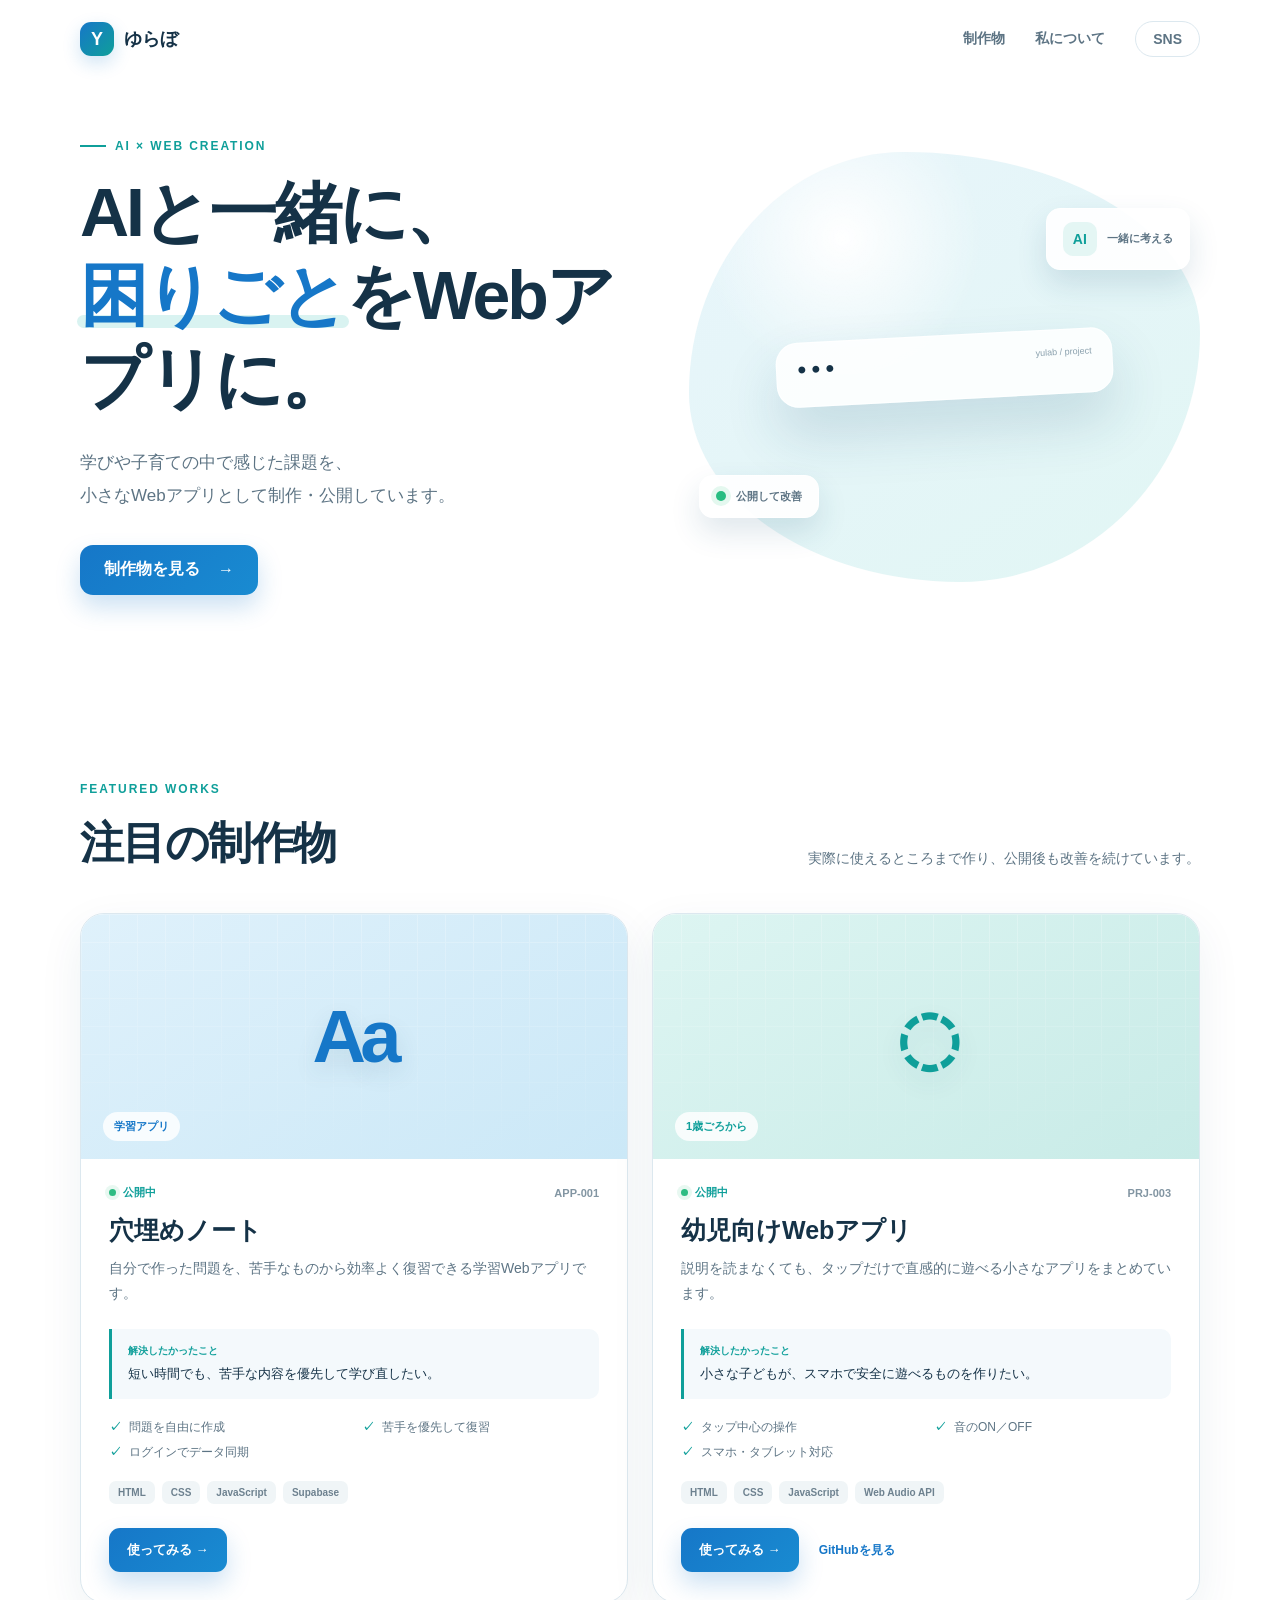
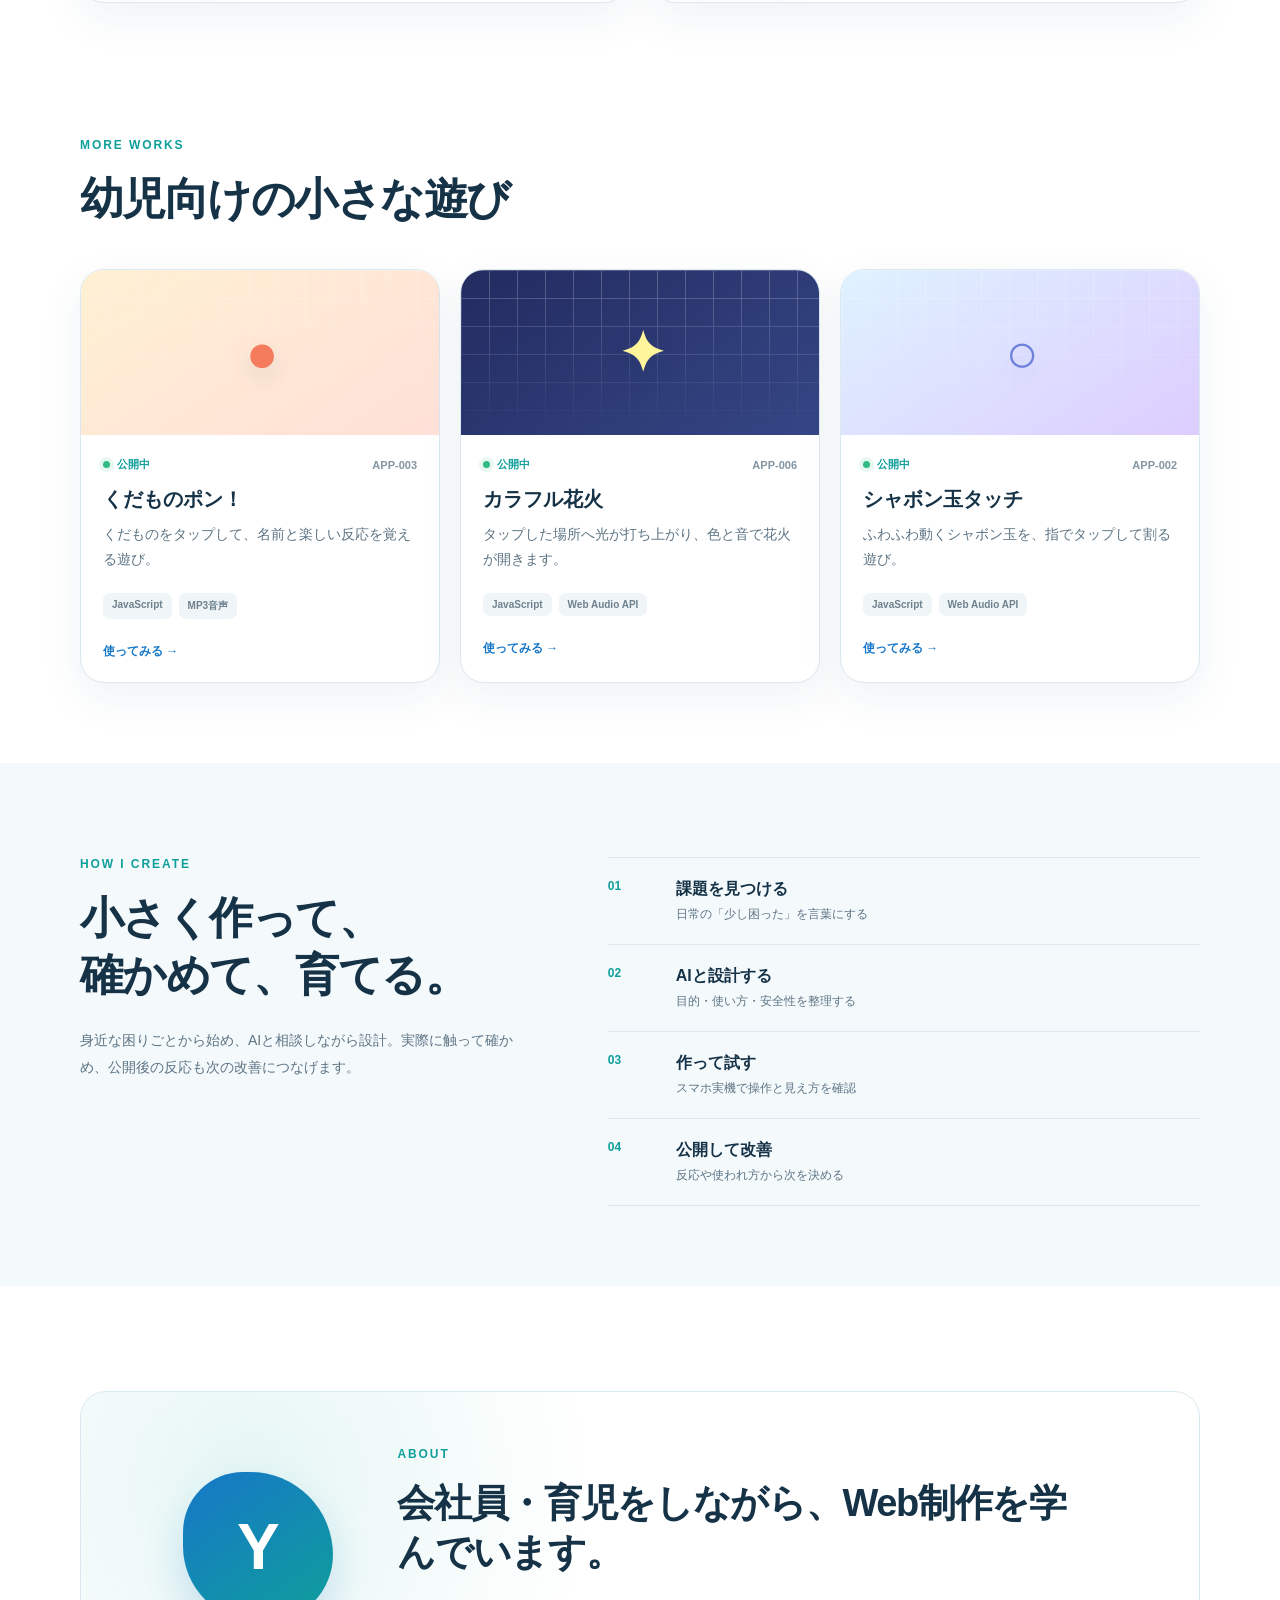
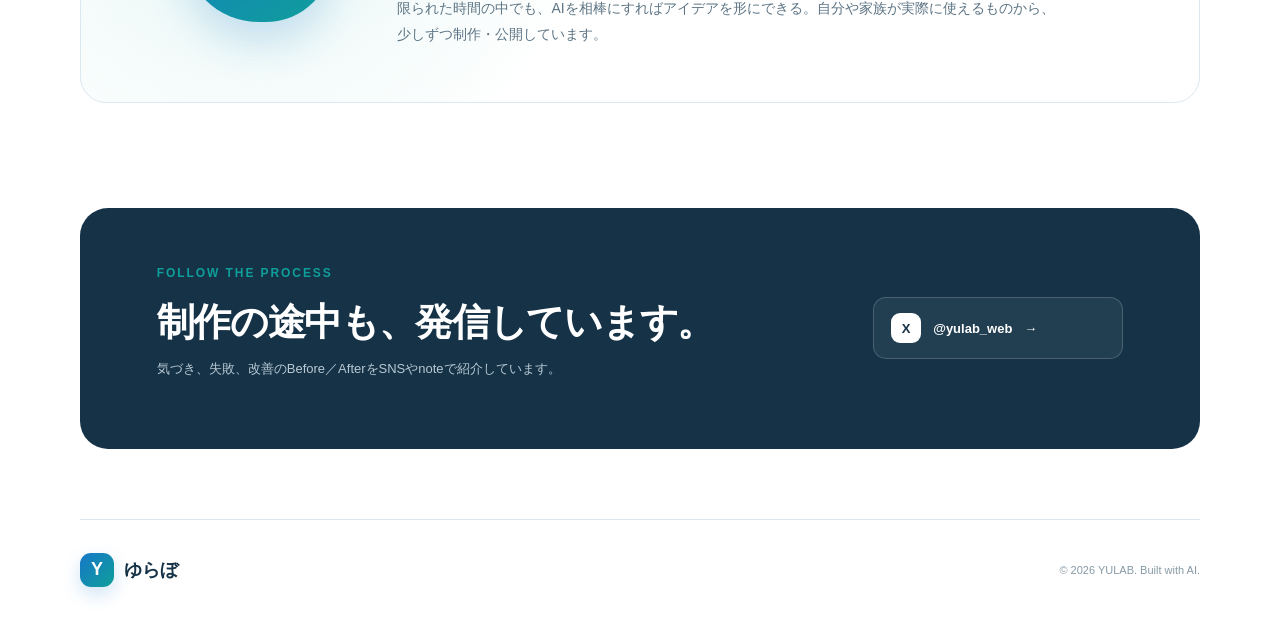
==== index.html @ dd9e9347 "Build initial PRJ-004 portfolio" ====
<!doctype html>
<html lang="ja">
<head>
  <meta charset="UTF-8">
  <meta name="viewport" content="width=device-width, initial-scale=1.0">
  <meta name="description" content="AIと一緒に、学びや子育ての困りごとをWebアプリとして制作・公開しています。">
  <meta property="og:title" content="ゆらぼ｜制作ポートフォリオ">
  <meta property="og:description" content="AIと一緒に、困りごとをWebアプリに。">
  <meta property="og:type" content="website">
  <meta property="og:image" content="/assets/og.png">
  <meta name="twitter:card" content="summary_large_image">
  <title>ゆらぼ｜制作ポートフォリオ</title>
  <link rel="stylesheet" href="css/style.css">
  <script src="js/projects.js" defer></script>
  <script src="js/main.js" defer></script>
</head>
<body>
  <header class="site-header">
    <a class="brand" href="#top" aria-label="ゆらぼ トップへ"><b>Y</b><span>ゆらぼ</span></a>
    <nav aria-label="メインナビゲーション"><a href="#works">制作物</a><a href="#about">私について</a><a class="nav-pill" href="#social">SNS</a></nav>
  </header>

  <main>
    <section class="hero" id="top">
      <div>
        <p class="eyebrow"><i></i>AI × WEB CREATION</p>
        <h1>AIと一緒に、<br><em>困りごと</em>をWebアプリに。</h1>
        <p class="lead">学びや子育ての中で感じた課題を、<br class="wide">小さなWebアプリとして制作・公開しています。</p>
        <a class="button" href="#works">制作物を見る <span aria-hidden="true">→</span></a>
      </div>
      <div class="hero-art" aria-label="AIと一緒に設計し、公開して改善する制作イメージ">
        <div class="code-card"><span>● ● ●</span><small>yulab / project</small><i></i><i></i><i></i><i></i></div>
        <div class="float ai"><b>AI</b><span>一緒に考える</span></div>
        <div class="float live"><i></i><span>公開して改善</span></div>
      </div>
    </section>

    <section class="section" id="works">
      <div class="heading"><div><p class="eyebrow">FEATURED WORKS</p><h2>注目の制作物</h2></div><p>実際に使えるところまで作り、公開後も改善を続けています。</p></div>
      <div class="featured-grid" id="featured-projects"></div>
    </section>

    <section class="section more">
      <div class="heading"><div><p class="eyebrow">MORE WORKS</p><h2>幼児向けの小さな遊び</h2></div></div>
      <div class="more-grid" id="more-projects"></div>
    </section>

    <section class="process">
      <div class="section process-inner">
        <div><p class="eyebrow">HOW I CREATE</p><h2>小さく作って、<br>確かめて、育てる。</h2><p class="muted">身近な困りごとから始め、AIと相談しながら設計。実際に触って確かめ、公開後の反応も次の改善につなげます。</p></div>
        <ol>
          <li><span>01</span><div><h3>課題を見つける</h3><p>日常の「少し困った」を言葉にする</p></div></li>
          <li><span>02</span><div><h3>AIと設計する</h3><p>目的・使い方・安全性を整理する</p></div></li>
          <li><span>03</span><div><h3>作って試す</h3><p>スマホ実機で操作と見え方を確認</p></div></li>
          <li><span>04</span><div><h3>公開して改善</h3><p>反応や使われ方から次を決める</p></div></li>
        </ol>
      </div>
    </section>

    <section class="section about" id="about">
      <div class="avatar">Y</div><div><p class="eyebrow">ABOUT</p><h2>会社員・育児をしながら、Web制作を学んでいます。</h2><p class="muted">限られた時間の中でも、AIを相棒にすればアイデアを形にできる。自分や家族が実際に使えるものから、少しずつ制作・公開しています。</p></div>
    </section>

    <section class="social" id="social">
      <div><p class="eyebrow">FOLLOW THE PROCESS</p><h2>制作の途中も、発信しています。</h2><p>気づき、失敗、改善のBefore／AfterをSNSやnoteで紹介しています。</p></div>
      <a href="https://x.com/yulab_web" target="_blank" rel="noopener noreferrer"><b>X</b><span>@yulab_web</span><span>→</span></a>
    </section>
  </main>

  <footer><a class="brand" href="#top"><b>Y</b><span>ゆらぼ</span></a><p>© 2026 YULAB. Built with AI.</p></footer>
</body>
</html>
---- css/style.css ----
:root{--ink:#153247;--muted:#5d7484;--blue:#1677c8;--teal:#0f9f9a;--pale:#f4f9fc;--line:#dce8ef;--white:#fff}
*{box-sizing:border-box}html{scroll-behavior:smooth}body{margin:0;background:#fff;color:var(--ink);font-family:-apple-system,BlinkMacSystemFont,"Hiragino Kaku Gothic ProN","Yu Gothic","Noto Sans JP",sans-serif;-webkit-font-smoothing:antialiased}a{color:inherit;text-decoration:none}a:focus-visible{outline:3px solid #61c9c4;outline-offset:4px}
.site-header,.hero,.section,footer{width:min(1120px,calc(100% - 40px));margin-inline:auto}.site-header{height:78px;display:flex;align-items:center;justify-content:space-between}.brand{display:flex;align-items:center;gap:10px;font-size:18px;font-weight:800}.brand b{width:34px;height:34px;display:grid;place-items:center;border-radius:11px;color:#fff;background:linear-gradient(135deg,var(--blue),var(--teal));box-shadow:0 7px 18px #1677c833}nav{display:flex;align-items:center;gap:30px;color:var(--muted);font-size:14px;font-weight:700}.nav-pill{padding:9px 17px;border:1px solid var(--line);border-radius:999px}
.hero{min-height:610px;display:grid;grid-template-columns:1.05fr .95fr;align-items:center;gap:44px;padding:54px 0 86px}.eyebrow{display:flex;align-items:center;gap:9px;margin:0 0 18px;color:var(--teal);font-size:12px;font-weight:850;letter-spacing:.16em}.eyebrow i{width:26px;height:2px;background:var(--teal)}.hero h1{margin:0;font-size:clamp(42px,5.4vw,68px);line-height:1.22;letter-spacing:-.045em}.hero h1 em{position:relative;color:var(--blue);font-style:normal}.hero h1 em:after{content:"";position:absolute;z-index:-1;left:-3px;right:-3px;bottom:5px;height:13px;border-radius:8px;background:#d9f3f1}.lead{margin:26px 0 32px;color:var(--muted);font-size:17px;line-height:1.95}
.button{min-height:50px;display:inline-flex;align-items:center;justify-content:center;gap:18px;padding:0 24px;border-radius:13px;background:linear-gradient(135deg,var(--blue),#198bd1);color:#fff;font-weight:800;box-shadow:0 12px 25px #1677c838;transition:.18s}.button:hover{transform:translateY(-2px)}svg{width:18px;fill:none;stroke:currentColor;stroke-linecap:round;stroke-linejoin:round;stroke-width:1.7}
.hero-art{position:relative;min-height:430px;display:grid;place-items:center;border-radius:42% 58% 47% 53%/56% 42% 58% 44%;background:radial-gradient(circle at 30% 20%,#fff,transparent 28%),linear-gradient(145deg,#e8f5fb,#e1f6f4)}.code-card{position:relative;z-index:2;width:66%;padding:17px 20px 28px;border:1px solid #ffffffcc;border-radius:22px;background:#ffffffd9;box-shadow:0 28px 55px #19527529;transform:rotate(-3deg)}.dots{color:#cbd9e1;font-size:8px;letter-spacing:4px}.code-card small{float:right;color:#8aa0ad;font-size:9px}.code{padding-top:16px}.code i{display:block;width:83%;height:9px;margin:13px 0;border-radius:20px;background:#dfeaf0}.code i:nth-child(2){width:66%;margin-left:12%;background:#9bddd9}.code i:nth-child(4){width:46%;margin-left:28%;background:#a8d4ed}.float{position:absolute;z-index:3;display:flex;align-items:center;gap:10px;padding:13px 16px;border:1px solid #fff;border-radius:14px;background:#fffffff0;box-shadow:0 14px 30px #19527524;color:var(--muted);font-size:11px;font-weight:700}.float b{width:34px;height:34px;display:grid;place-items:center;border-radius:10px;background:#e4f6f4;color:var(--teal);font-size:14px}.float>i{width:10px;height:10px;border-radius:50%;background:#27bd81;box-shadow:0 0 0 5px #e4f8ef}.float.ai{top:13%;right:2%}.float.live{bottom:15%;left:2%}
.section{padding:94px 0 80px}.heading{display:flex;align-items:end;justify-content:space-between;gap:30px;margin-bottom:42px}.heading h2,.process h2,.about h2,.social h2{margin:0;font-size:clamp(30px,4vw,44px);line-height:1.3;letter-spacing:-.035em}.heading>p{max-width:400px;margin:0;color:var(--muted);font-size:14px;line-height:1.8}.featured-grid{display:grid;grid-template-columns:repeat(2,1fr);gap:24px}.work-card,.mini-card{overflow:hidden;border:1px solid var(--line);border-radius:24px;background:#fff;box-shadow:0 15px 45px #214c6612}
.visual{position:relative;min-height:245px;display:grid;place-items:center;overflow:hidden}.visual .grid{position:absolute;inset:0;opacity:.24;background-image:linear-gradient(#fff 1px,transparent 1px),linear-gradient(90deg,#fff 1px,transparent 1px);background-size:28px 28px;mask-image:linear-gradient(#000,transparent)}.visual strong{position:relative;font-size:74px;font-weight:800;letter-spacing:-.08em;text-shadow:0 10px 25px #1c49641f}.visual small{position:absolute;left:22px;bottom:18px;padding:7px 11px;border-radius:999px;background:#ffffffd4;font-size:11px;font-weight:800}.notes{background:linear-gradient(145deg,#dff1fb,#cbe8f7);color:var(--blue)}.kids{background:linear-gradient(145deg,#ddf5f2,#c8ebe7);color:var(--teal)}.fruit{background:linear-gradient(145deg,#fff0d3,#ffe0d8);color:#f47c5d}.fireworks{background:linear-gradient(145deg,#232b60,#354685);color:#fff59b}.bubbles{background:linear-gradient(145deg,#dff2ff,#dccdff);color:#6d81dc}
.work-body{padding:26px 28px 30px}.meta{display:flex;align-items:center;justify-content:space-between;color:#8295a2;font-size:11px;font-weight:750}.status{display:flex;align-items:center;gap:7px;color:var(--teal)}.status:before{content:"";width:7px;height:7px;border-radius:50%;background:#2ebc83;box-shadow:0 0 0 4px #e8f8f1}.work-body h3,.mini-body h3{margin:14px 0 9px;font-size:25px}.work-body>p,.mini-body>p,.muted{margin:0;color:var(--muted);font-size:14px;line-height:1.8}.work-body aside{display:block;margin-top:22px;padding:15px 16px;border-left:3px solid var(--teal);border-radius:0 10px 10px 0;background:var(--pale)}aside b{display:block;color:var(--teal);font-size:10px}aside span{display:block;margin-top:5px;font-size:13px;line-height:1.65}.work-body ul{display:grid;grid-template-columns:1fr 1fr;gap:8px 16px;margin:20px 0 0;padding:0;list-style:none}.work-body li{color:var(--muted);font-size:12px}.work-body li:before{content:"✓";margin-right:8px;color:var(--teal);font-weight:900}
.tags{display:flex;flex-wrap:wrap;gap:7px;margin-top:20px}.tags span{padding:6px 9px;border-radius:7px;background:#f0f5f7;color:#6d818f;font-size:10px;font-weight:750}.actions{display:flex;align-items:center;gap:20px;margin-top:24px}.button.small{min-height:44px;padding:0 18px;gap:10px;border-radius:11px;font-size:13px}.text-link,.arrow-link{color:var(--blue);font-size:12px;font-weight:800}
.more{padding-top:55px}.more-grid{display:grid;grid-template-columns:repeat(3,1fr);gap:20px}.mini{min-height:165px}.mini strong{font-size:55px}.mini-body{padding:22px}.mini-body h3{font-size:20px}.arrow-link{display:inline-flex;align-items:center;gap:6px;margin-top:24px}
.process{background:var(--pale)}.process-inner{display:grid;grid-template-columns:.85fr 1.15fr;gap:90px}.process .muted{margin-top:24px;line-height:1.9}.process ol{margin:0;padding:0;list-style:none;border-top:1px solid var(--line)}.process li{display:grid;grid-template-columns:54px 1fr;gap:14px;padding:21px 0;border-bottom:1px solid var(--line)}.process li>span{color:var(--teal);font-size:12px;font-weight:850}.process h3{margin:0 0 6px;font-size:16px}.process li p{margin:0;color:var(--muted);font-size:12px}
.about{display:grid;grid-template-columns:160px 1fr;align-items:center;gap:54px;margin-block:105px;padding:55px 8%;border:1px solid var(--line);border-radius:26px;background:radial-gradient(circle at 15% 30%,#e5f6f4,transparent 35%),#fff}.avatar{width:150px;aspect-ratio:1;display:grid;place-items:center;border-radius:42% 58% 47% 53%;background:linear-gradient(145deg,var(--blue),var(--teal));color:#fff;font-size:64px;font-weight:900;box-shadow:0 20px 40px #1677c833}.about h2{font-size:clamp(26px,3.5vw,38px)}.about .muted{margin-top:19px;max-width:670px}
.social{width:min(1120px,calc(100% - 40px));margin:0 auto 70px;display:flex;align-items:center;justify-content:space-between;gap:40px;padding:58px 6%;border-radius:28px;background:var(--ink);color:#fff}.social h2{font-size:clamp(27px,3vw,38px)}.social p:last-child{color:#b9c9d3;font-size:13px}.social>a{display:flex;align-items:center;gap:12px;min-width:250px;padding:15px 17px;border:1px solid #ffffff2e;border-radius:13px;background:#ffffff0f;font-size:13px;font-weight:750}.social>a b{width:30px;height:30px;display:grid;place-items:center;border-radius:9px;background:#fff;color:var(--ink)}.social>a svg{margin-left:auto}footer{min-height:100px;display:flex;align-items:center;justify-content:space-between;border-top:1px solid var(--line)}footer p{color:#879aa6;font-size:11px}
@media(max-width:820px){.hero{grid-template-columns:1fr}.featured-grid{grid-template-columns:1fr}.more-grid{grid-template-columns:repeat(2,1fr)}.process-inner{grid-template-columns:1fr;gap:50px}}
@media(max-width:600px){.site-header,.hero,.section,footer{width:calc(100% - 30px)}.site-header{height:68px}nav a:not(.nav-pill){display:none}.hero{min-height:auto;gap:40px;padding:48px 0 68px}.hero h1{font-size:clamp(37px,11.2vw,50px);line-height:1.3}.lead{font-size:15px}.wide{display:none}.hero-art{min-height:310px;border-radius:36px}.code-card{width:70%}.heading{display:block;margin-bottom:28px}.heading>p{margin-top:13px}.section{padding:70px 0 45px}.visual{min-height:205px}.work-body{padding:23px 20px 25px}.work-body ul{grid-template-columns:1fr}.more{padding-bottom:75px}.more-grid{grid-template-columns:1fr}.mini{min-height:175px}.process-inner{padding:74px 0}.about{grid-template-columns:1fr;gap:30px;margin-block:72px;padding:35px 25px}.avatar{width:92px;font-size:40px}.social{width:calc(100% - 30px);display:block;margin-bottom:45px;padding:38px 24px}.social>a{min-width:0;margin-top:28px}footer{min-height:120px;flex-direction:column;justify-content:center;gap:12px}}
@media(prefers-reduced-motion:reduce){html{scroll-behavior:auto}*,*:before,*:after{transition-duration:.01ms!important;animation-duration:.01ms!important}}
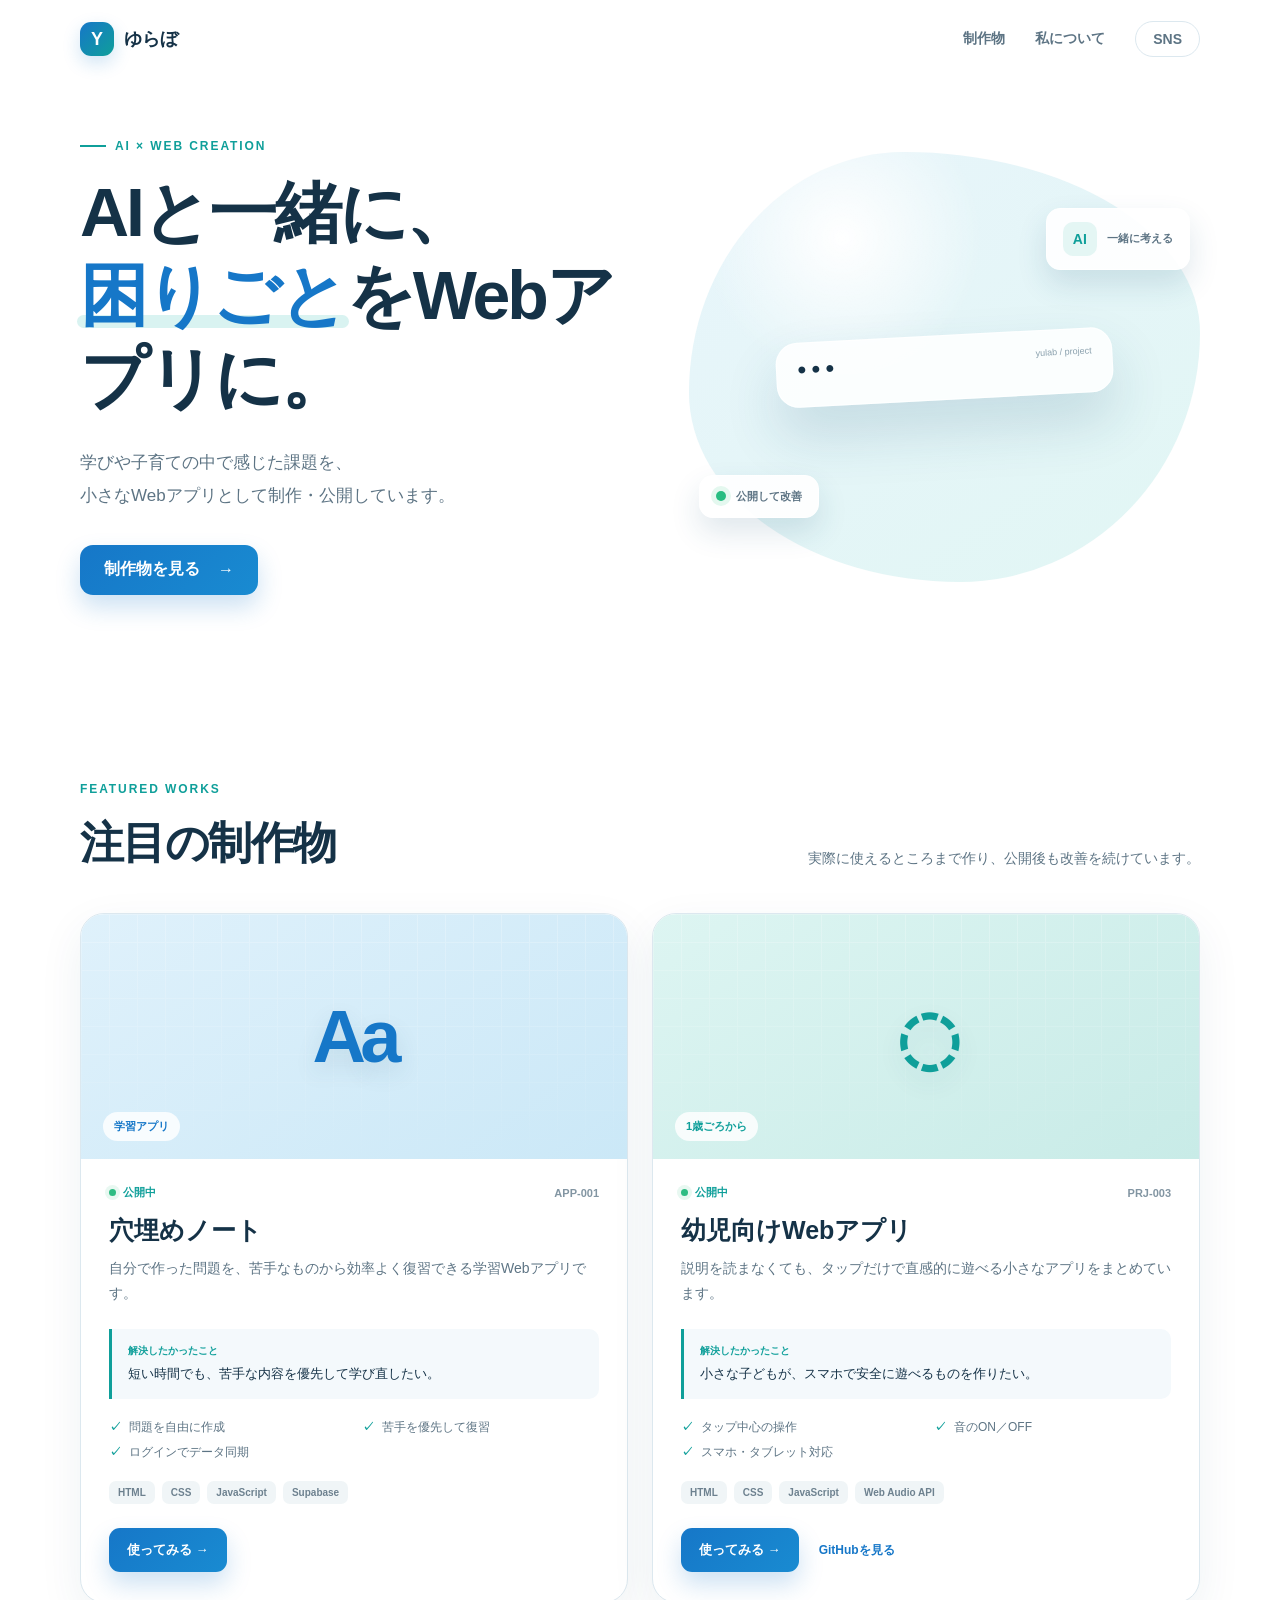
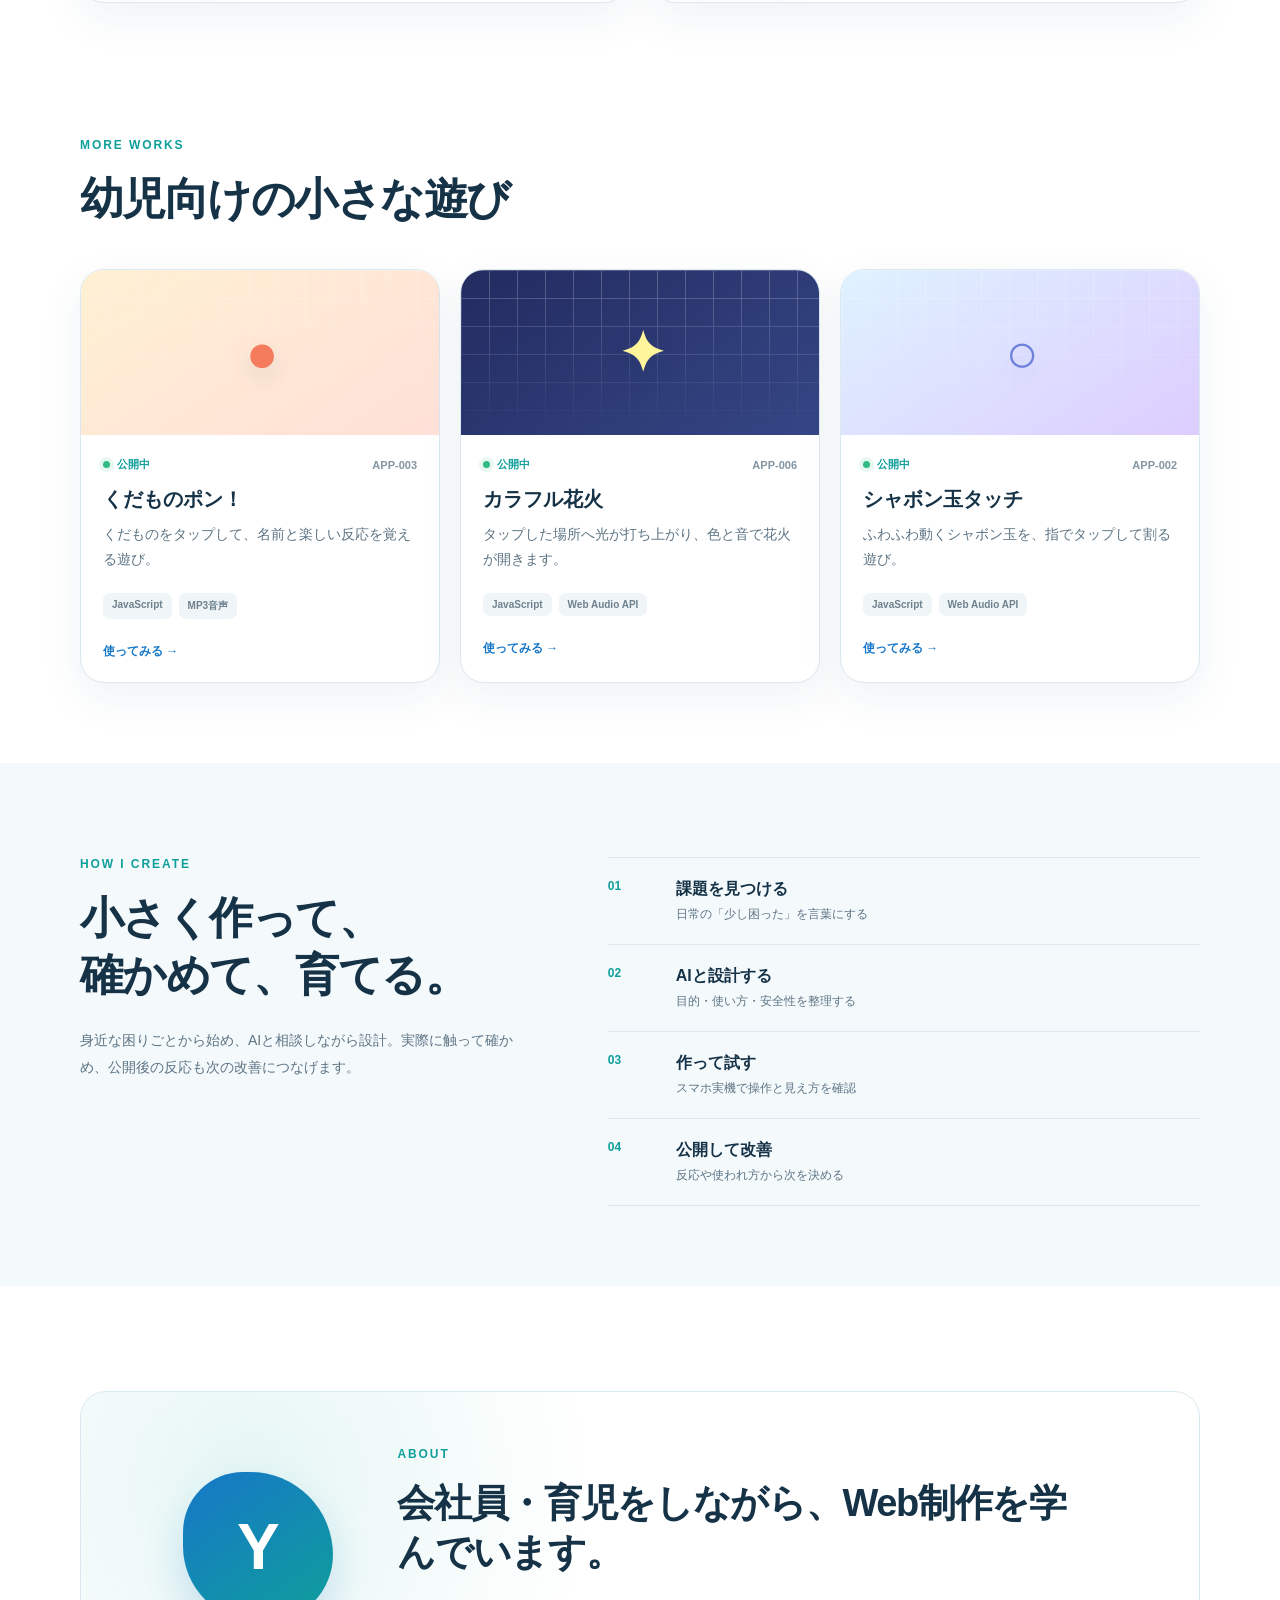
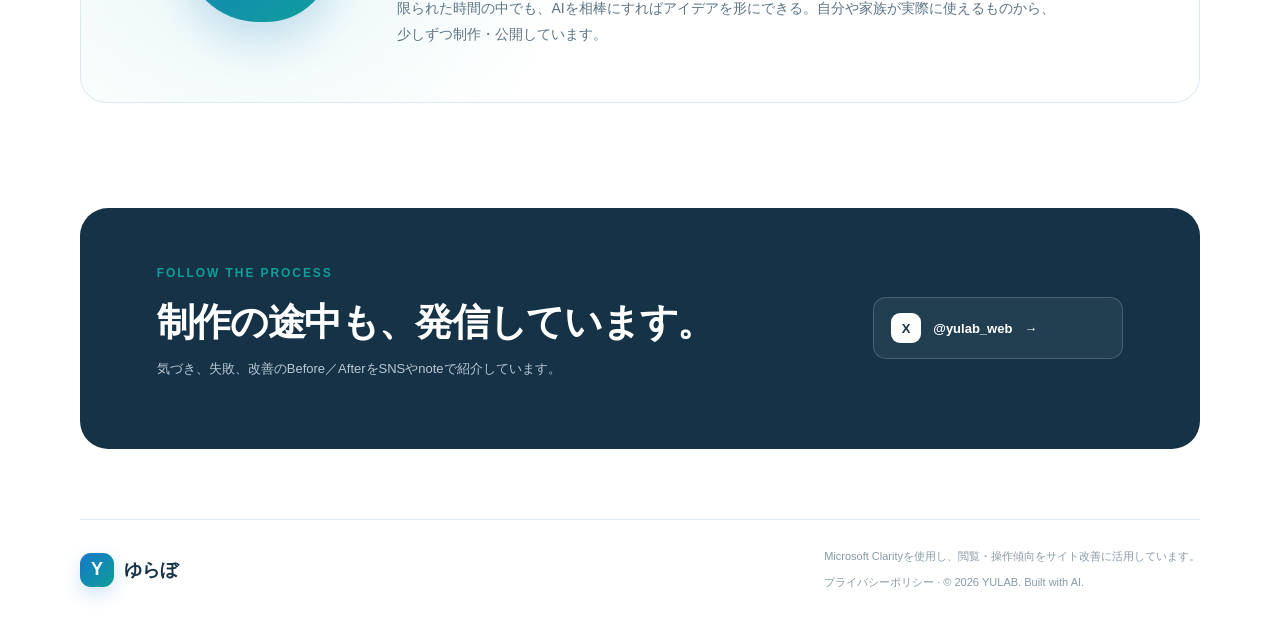
==== commit 0f5c7b48: "Enhance footer with additional info and links Updated footer to include additional information and p" ====
--- a/index.html
+++ b/index.html
@@ -11,8 +11,9 @@
   <meta name="twitter:card" content="summary_large_image">
   <title>ゆらぼ｜制作ポートフォリオ</title>
   <link rel="stylesheet" href="css/style.css">
+  <script src="js/clarity.js?v=20260829"></script>
   <script src="js/projects.js" defer></script>
-  <script src="js/main.js" defer></script>
+  <script src="js/main.js?v=20260829" defer></script>
 </head>
 <body>
   <header class="site-header">
@@ -26,7 +27,7 @@
         <p class="eyebrow"><i></i>AI × WEB CREATION</p>
         <h1>AIと一緒に、<br><em>困りごと</em>をWebアプリに。</h1>
         <p class="lead">学びや子育ての中で感じた課題を、<br class="wide">小さなWebアプリとして制作・公開しています。</p>
-        <a class="button" href="#works">制作物を見る <span aria-hidden="true">→</span></a>
+        <a class="button" href="#works" data-clarity-event="view_works">制作物を見る <span aria-hidden="true">→</span></a>
       </div>
       <div class="hero-art" aria-label="AIと一緒に設計し、公開して改善する制作イメージ">
         <div class="code-card"><span>● ● ●</span><small>yulab / project</small><i></i><i></i><i></i><i></i></div>
@@ -63,10 +64,16 @@
 
     <section class="social" id="social">
       <div><p class="eyebrow">FOLLOW THE PROCESS</p><h2>制作の途中も、発信しています。</h2><p>気づき、失敗、改善のBefore／AfterをSNSやnoteで紹介しています。</p></div>
-      <a href="https://x.com/yulab_web" target="_blank" rel="noopener noreferrer"><b>X</b><span>@yulab_web</span><span>→</span></a>
+      <a href="https://x.com/yulab_web" target="_blank" rel="noopener noreferrer" data-clarity-event="open_social_x"><b>X</b><span>@yulab_web</span><span>→</span></a>
     </section>
   </main>
 
-  <footer><a class="brand" href="#top"><b>Y</b><span>ゆらぼ</span></a><p>© 2026 YULAB. Built with AI.</p></footer>
+  <footer>
+    <a class="brand" href="#top"><b>Y</b><span>ゆらぼ</span></a>
+    <div class="footer-info">
+      <p>Microsoft Clarityを使用し、閲覧・操作傾向をサイト改善に活用しています。</p>
+      <p><a class="footer-link" href="privacy.html" data-clarity-event="open_privacy">プライバシーポリシー</a> <span aria-hidden="true">·</span> © 2026 YULAB. Built with AI.</p>
+    </div>
+  </footer>
 </body>
 </html>
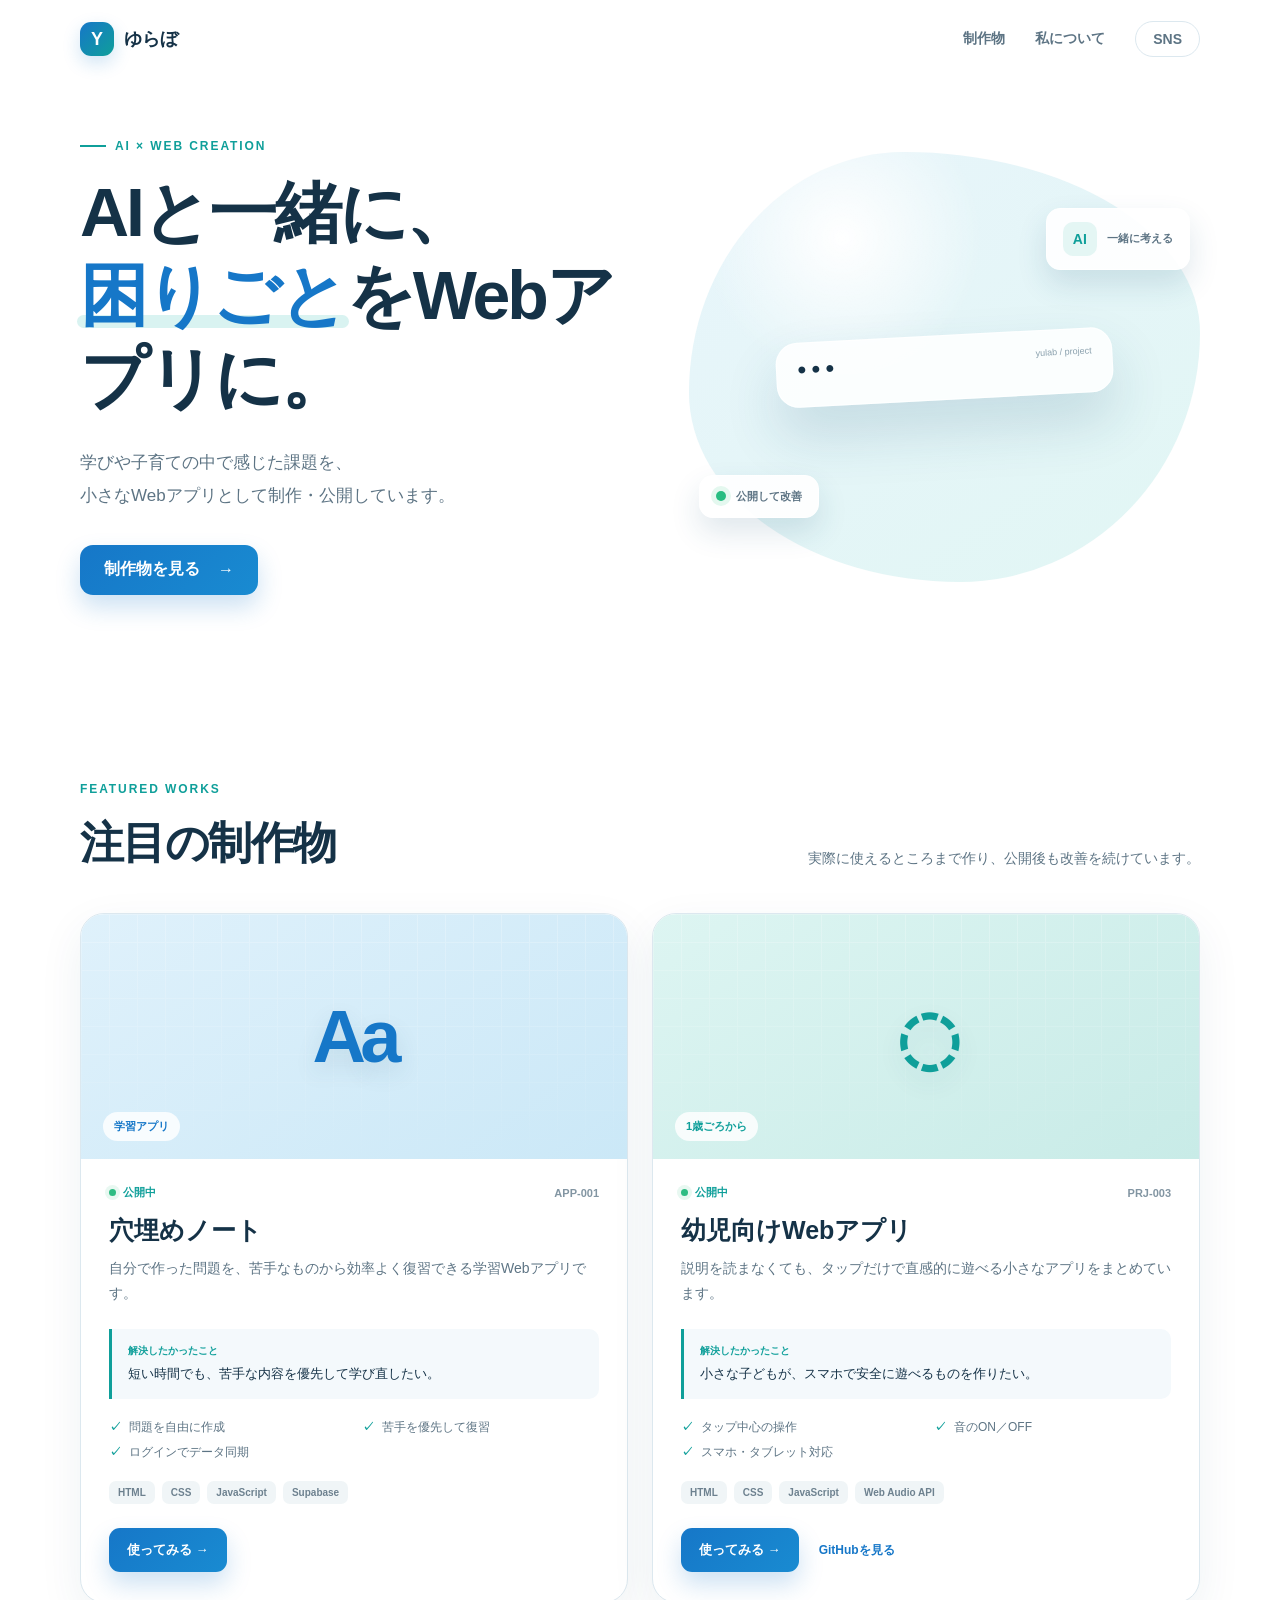
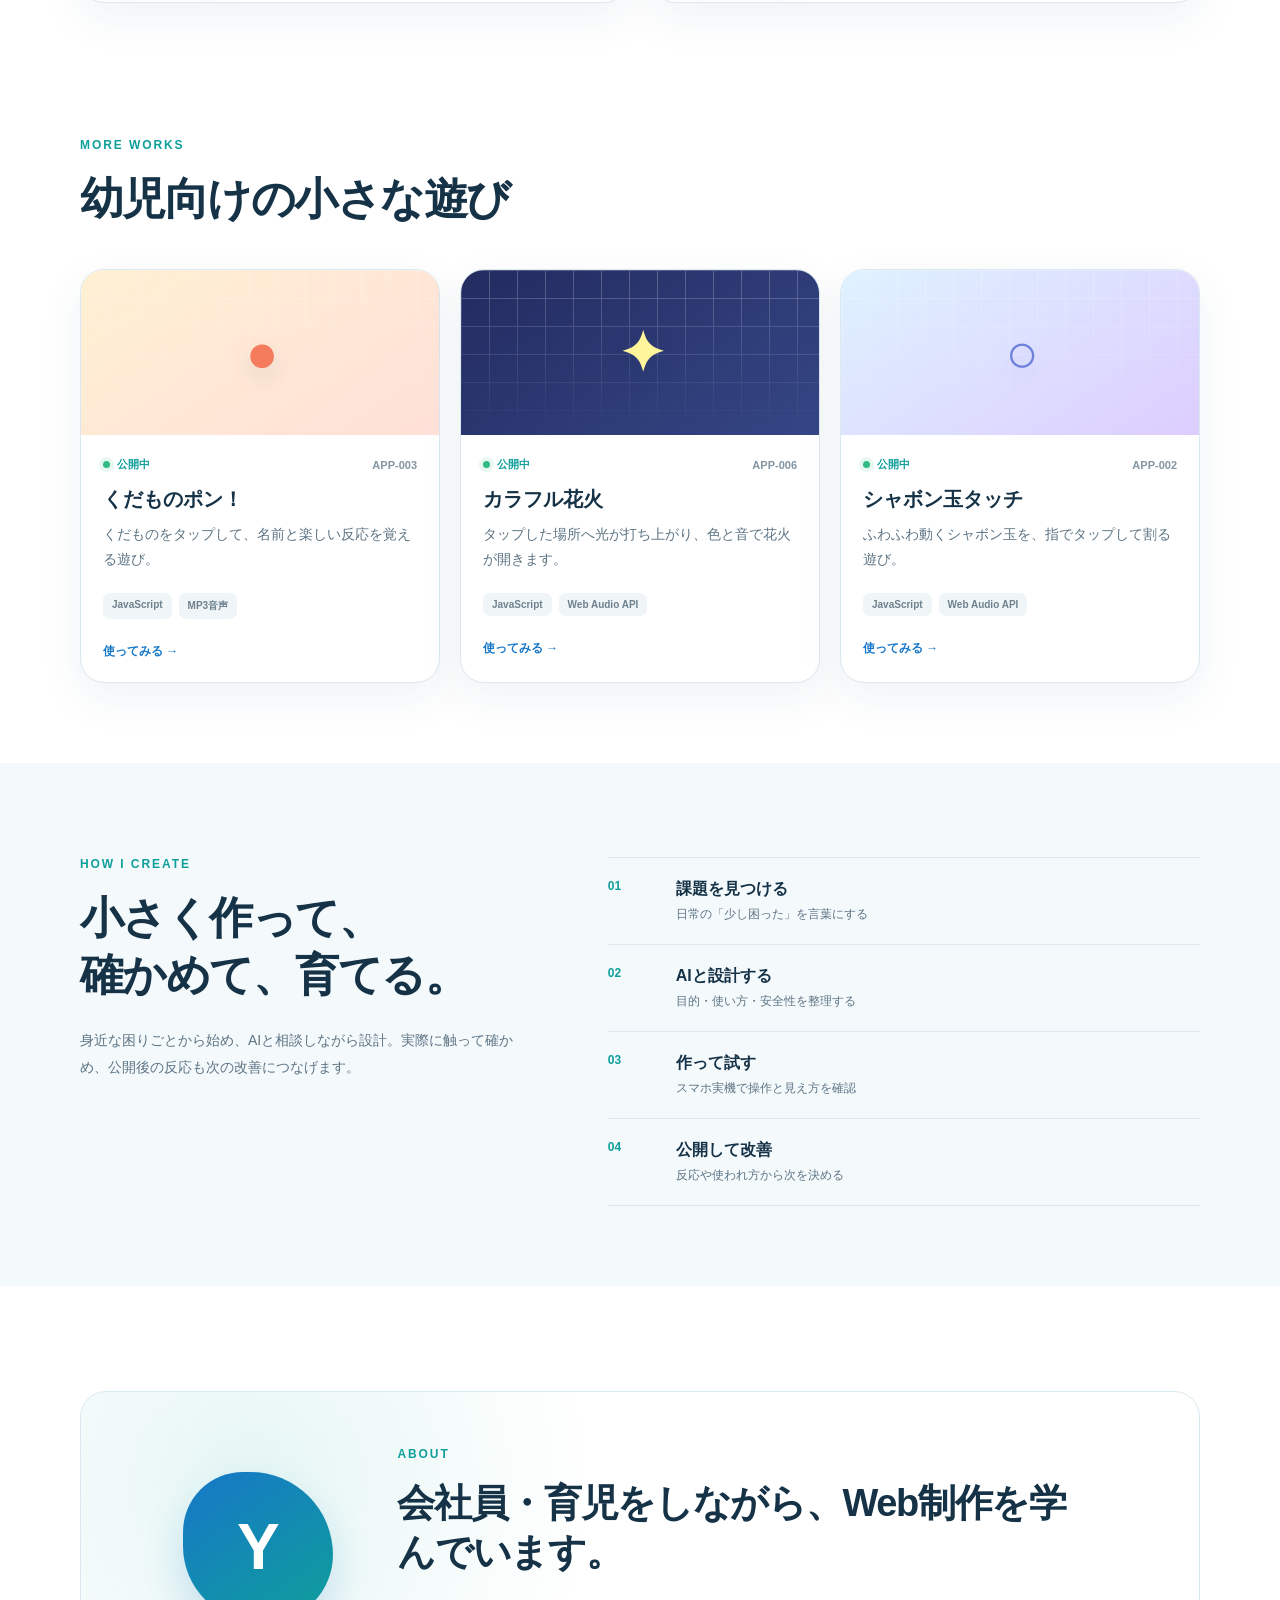
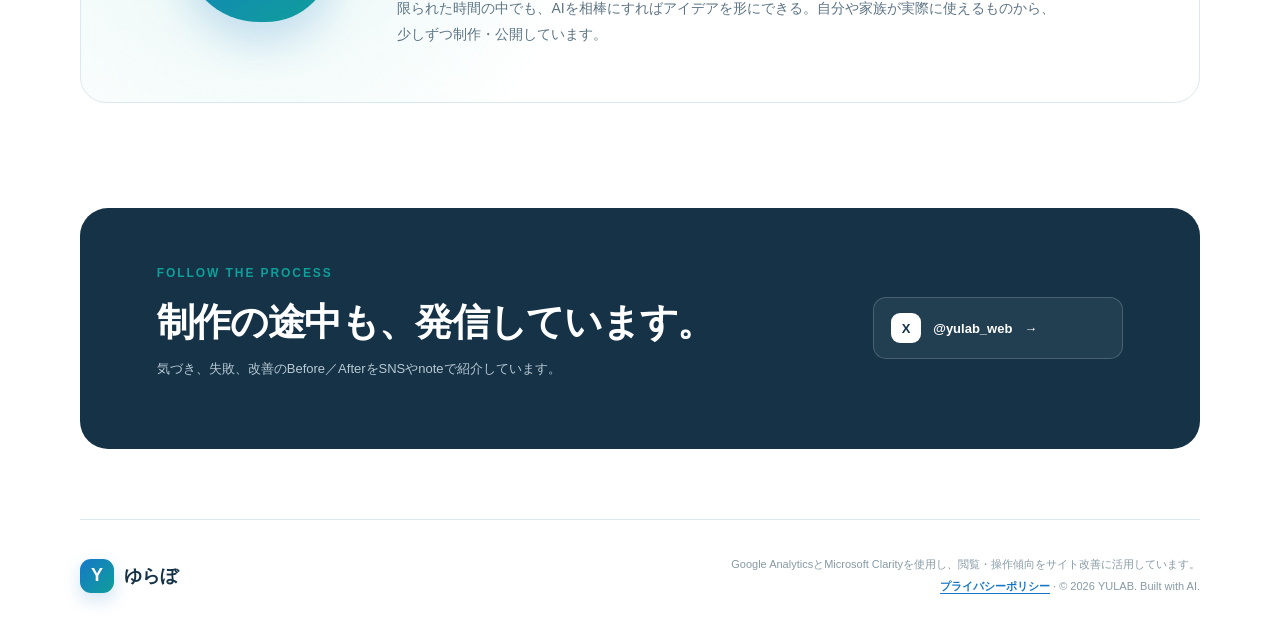
==== commit 12f22922: "Add GA4 tracking to portfolio pages" ====
--- a/index.html
+++ b/index.html
@@ -2,6 +2,15 @@
 <html lang="ja">
 <head>
   <meta charset="UTF-8">
+  <!-- Google tag (gtag.js) -->
+  <script async src="https://www.googletagmanager.com/gtag/js?id=G-M5FPMG34LE"></script>
+  <script>
+    window.dataLayer = window.dataLayer || [];
+    function gtag(){dataLayer.push(arguments);}
+    gtag('js', new Date());
+
+    gtag('config', 'G-M5FPMG34LE');
+  </script>
   <meta name="viewport" content="width=device-width, initial-scale=1.0">
   <meta name="description" content="AIと一緒に、学びや子育ての困りごとをWebアプリとして制作・公開しています。">
   <meta property="og:title" content="ゆらぼ｜制作ポートフォリオ">
@@ -71,7 +80,7 @@
   <footer>
     <a class="brand" href="#top"><b>Y</b><span>ゆらぼ</span></a>
     <div class="footer-info">
-      <p>Microsoft Clarityを使用し、閲覧・操作傾向をサイト改善に活用しています。</p>
+      <p>Google AnalyticsとMicrosoft Clarityを使用し、閲覧・操作傾向をサイト改善に活用しています。</p>
       <p><a class="footer-link" href="privacy.html" data-clarity-event="open_privacy">プライバシーポリシー</a> <span aria-hidden="true">·</span> © 2026 YULAB. Built with AI.</p>
     </div>
   </footer>
--- a/css/style.css
+++ b/css/style.css
@@ -11,7 +11,8 @@
 .more{padding-top:55px}.more-grid{display:grid;grid-template-columns:repeat(3,1fr);gap:20px}.mini{min-height:165px}.mini strong{font-size:55px}.mini-body{padding:22px}.mini-body h3{font-size:20px}.arrow-link{display:inline-flex;align-items:center;gap:6px;margin-top:24px}
 .process{background:var(--pale)}.process-inner{display:grid;grid-template-columns:.85fr 1.15fr;gap:90px}.process .muted{margin-top:24px;line-height:1.9}.process ol{margin:0;padding:0;list-style:none;border-top:1px solid var(--line)}.process li{display:grid;grid-template-columns:54px 1fr;gap:14px;padding:21px 0;border-bottom:1px solid var(--line)}.process li>span{color:var(--teal);font-size:12px;font-weight:850}.process h3{margin:0 0 6px;font-size:16px}.process li p{margin:0;color:var(--muted);font-size:12px}
 .about{display:grid;grid-template-columns:160px 1fr;align-items:center;gap:54px;margin-block:105px;padding:55px 8%;border:1px solid var(--line);border-radius:26px;background:radial-gradient(circle at 15% 30%,#e5f6f4,transparent 35%),#fff}.avatar{width:150px;aspect-ratio:1;display:grid;place-items:center;border-radius:42% 58% 47% 53%;background:linear-gradient(145deg,var(--blue),var(--teal));color:#fff;font-size:64px;font-weight:900;box-shadow:0 20px 40px #1677c833}.about h2{font-size:clamp(26px,3.5vw,38px)}.about .muted{margin-top:19px;max-width:670px}
-.social{width:min(1120px,calc(100% - 40px));margin:0 auto 70px;display:flex;align-items:center;justify-content:space-between;gap:40px;padding:58px 6%;border-radius:28px;background:var(--ink);color:#fff}.social h2{font-size:clamp(27px,3vw,38px)}.social p:last-child{color:#b9c9d3;font-size:13px}.social>a{display:flex;align-items:center;gap:12px;min-width:250px;padding:15px 17px;border:1px solid #ffffff2e;border-radius:13px;background:#ffffff0f;font-size:13px;font-weight:750}.social>a b{width:30px;height:30px;display:grid;place-items:center;border-radius:9px;background:#fff;color:var(--ink)}.social>a svg{margin-left:auto}footer{min-height:100px;display:flex;align-items:center;justify-content:space-between;border-top:1px solid var(--line)}footer p{color:#879aa6;font-size:11px}
+.social{width:min(1120px,calc(100% - 40px));margin:0 auto 70px;display:flex;align-items:center;justify-content:space-between;gap:40px;padding:58px 6%;border-radius:28px;background:var(--ink);color:#fff}.social h2{font-size:clamp(27px,3vw,38px)}.social p:last-child{color:#b9c9d3;font-size:13px}.social>a{display:flex;align-items:center;gap:12px;min-width:250px;padding:15px 17px;border:1px solid #ffffff2e;border-radius:13px;background:#ffffff0f;font-size:13px;font-weight:750}.social>a b{width:30px;height:30px;display:grid;place-items:center;border-radius:9px;background:#fff;color:var(--ink)}.social>a svg{margin-left:auto}footer{min-height:112px;display:flex;align-items:center;justify-content:space-between;gap:32px;border-top:1px solid var(--line)}footer p{margin:4px 0;color:#879aa6;font-size:11px;line-height:1.6}.footer-info{text-align:right}.footer-link{color:var(--blue);font-weight:800;text-decoration:underline;text-underline-offset:3px}
+.privacy-main{width:min(820px,calc(100% - 40px));margin:0 auto;padding:70px 0 100px}.privacy-hero{padding-bottom:34px;border-bottom:1px solid var(--line)}.privacy-hero h1{margin:0;font-size:clamp(36px,5vw,54px);letter-spacing:-.04em}.privacy-hero p{margin:18px 0 0;color:var(--muted);line-height:1.9}.privacy-content{padding-top:22px}.privacy-content section{padding:28px 0;border-bottom:1px solid var(--line)}.privacy-content h2{margin:0 0 13px;font-size:21px}.privacy-content p,.privacy-content li{color:var(--muted);font-size:14px;line-height:1.9}.privacy-content ul{margin:0;padding-left:1.4em}.privacy-content a{color:var(--blue);font-weight:750;text-decoration:underline;text-underline-offset:3px}.privacy-updated{font-size:12px!important}
 @media(max-width:820px){.hero{grid-template-columns:1fr}.featured-grid{grid-template-columns:1fr}.more-grid{grid-template-columns:repeat(2,1fr)}.process-inner{grid-template-columns:1fr;gap:50px}}
-@media(max-width:600px){.site-header,.hero,.section,footer{width:calc(100% - 30px)}.site-header{height:68px}nav a:not(.nav-pill){display:none}.hero{min-height:auto;gap:40px;padding:48px 0 68px}.hero h1{font-size:clamp(37px,11.2vw,50px);line-height:1.3}.lead{font-size:15px}.wide{display:none}.hero-art{min-height:310px;border-radius:36px}.code-card{width:70%}.heading{display:block;margin-bottom:28px}.heading>p{margin-top:13px}.section{padding:70px 0 45px}.visual{min-height:205px}.work-body{padding:23px 20px 25px}.work-body ul{grid-template-columns:1fr}.more{padding-bottom:75px}.more-grid{grid-template-columns:1fr}.mini{min-height:175px}.process-inner{padding:74px 0}.about{grid-template-columns:1fr;gap:30px;margin-block:72px;padding:35px 25px}.avatar{width:92px;font-size:40px}.social{width:calc(100% - 30px);display:block;margin-bottom:45px;padding:38px 24px}.social>a{min-width:0;margin-top:28px}footer{min-height:120px;flex-direction:column;justify-content:center;gap:12px}}
+@media(max-width:600px){.site-header,.hero,.section,footer{width:calc(100% - 30px)}.site-header{height:68px}nav a:not(.nav-pill){display:none}.hero{min-height:auto;gap:40px;padding:48px 0 68px}.hero h1{font-size:clamp(37px,11.2vw,50px);line-height:1.3}.lead{font-size:15px}.wide{display:none}.hero-art{min-height:310px;border-radius:36px}.code-card{width:70%}.heading{display:block;margin-bottom:28px}.heading>p{margin-top:13px}.section{padding:70px 0 45px}.visual{min-height:205px}.work-body{padding:23px 20px 25px}.work-body ul{grid-template-columns:1fr}.more{padding-bottom:75px}.more-grid{grid-template-columns:1fr}.mini{min-height:175px}.process-inner{padding:74px 0}.about{grid-template-columns:1fr;gap:30px;margin-block:72px;padding:35px 25px}.avatar{width:92px;font-size:40px}.social{width:calc(100% - 30px);display:block;margin-bottom:45px;padding:38px 24px}.social>a{min-width:0;margin-top:28px}footer{min-height:170px;flex-direction:column;justify-content:center;gap:14px}.footer-info{text-align:center}.privacy-main{width:calc(100% - 30px);padding:50px 0 75px}}
 @media(prefers-reduced-motion:reduce){html{scroll-behavior:auto}*,*:before,*:after{transition-duration:.01ms!important;animation-duration:.01ms!important}}
